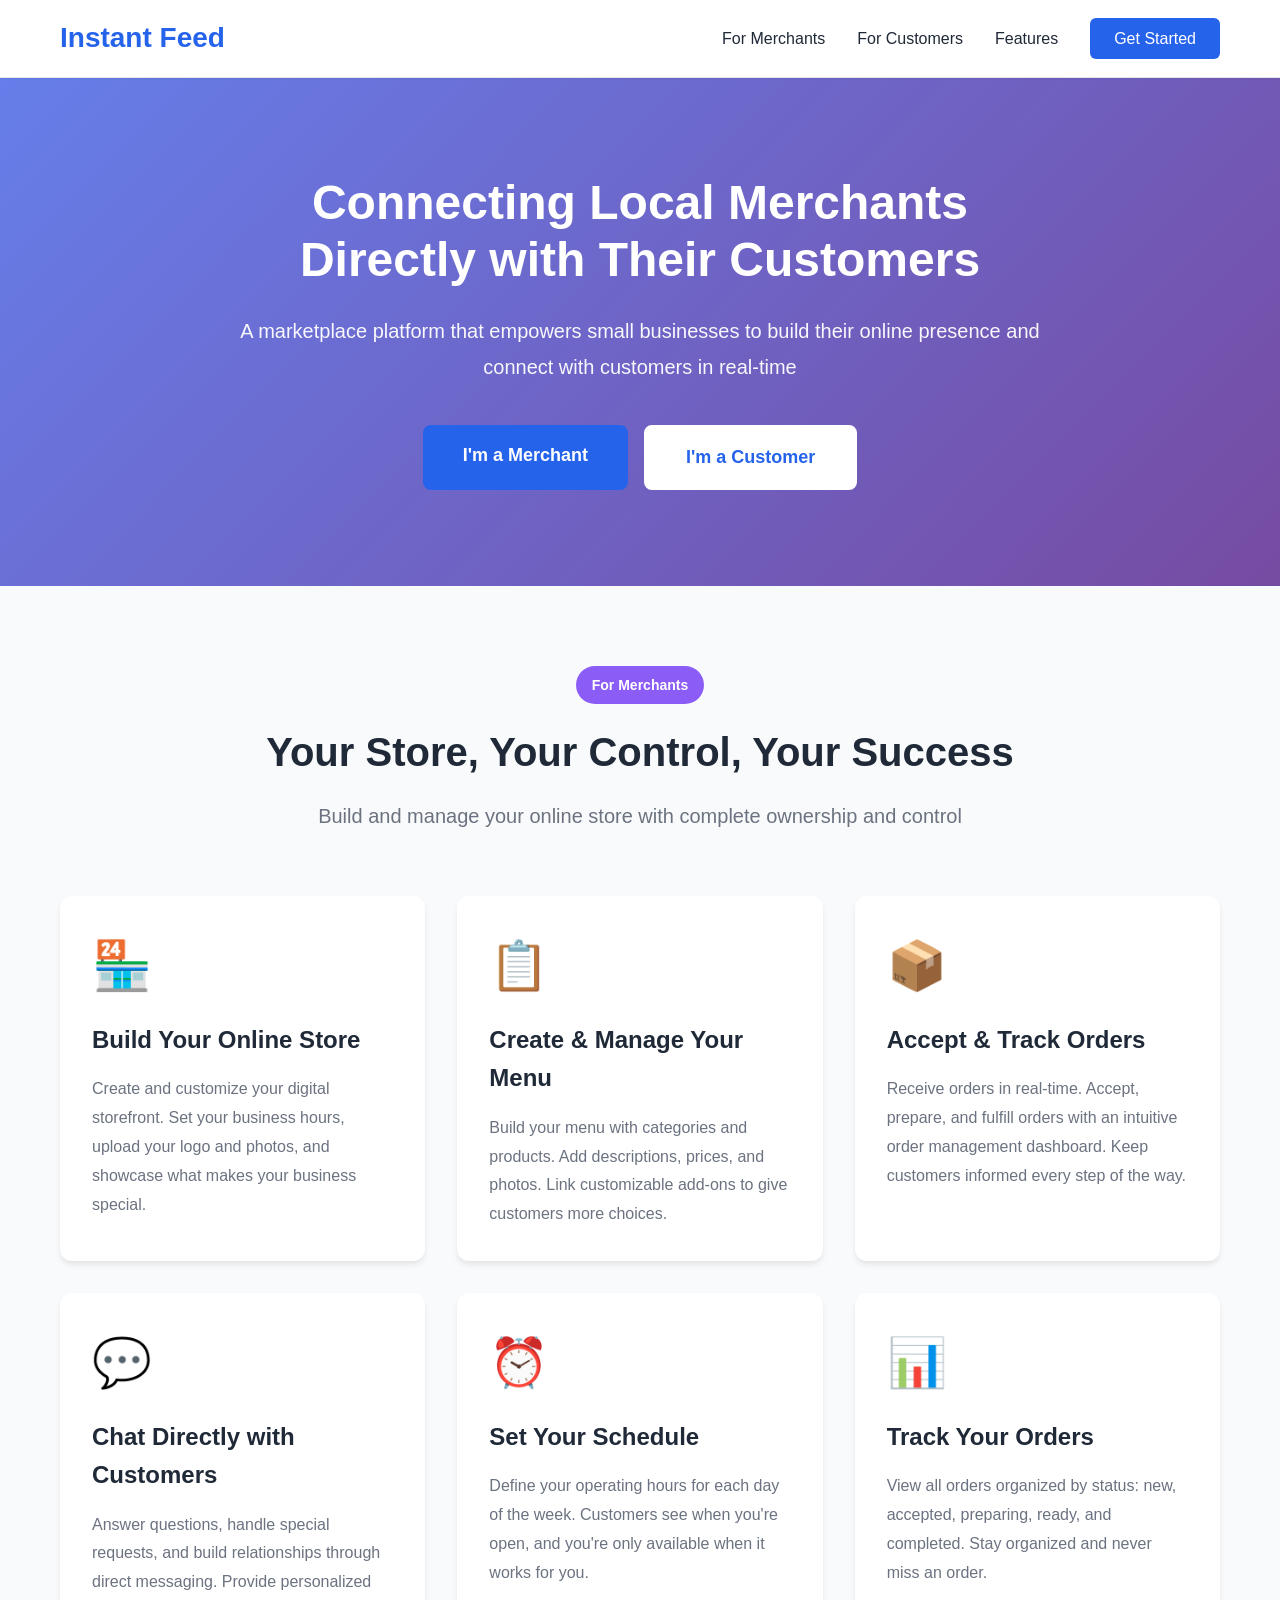
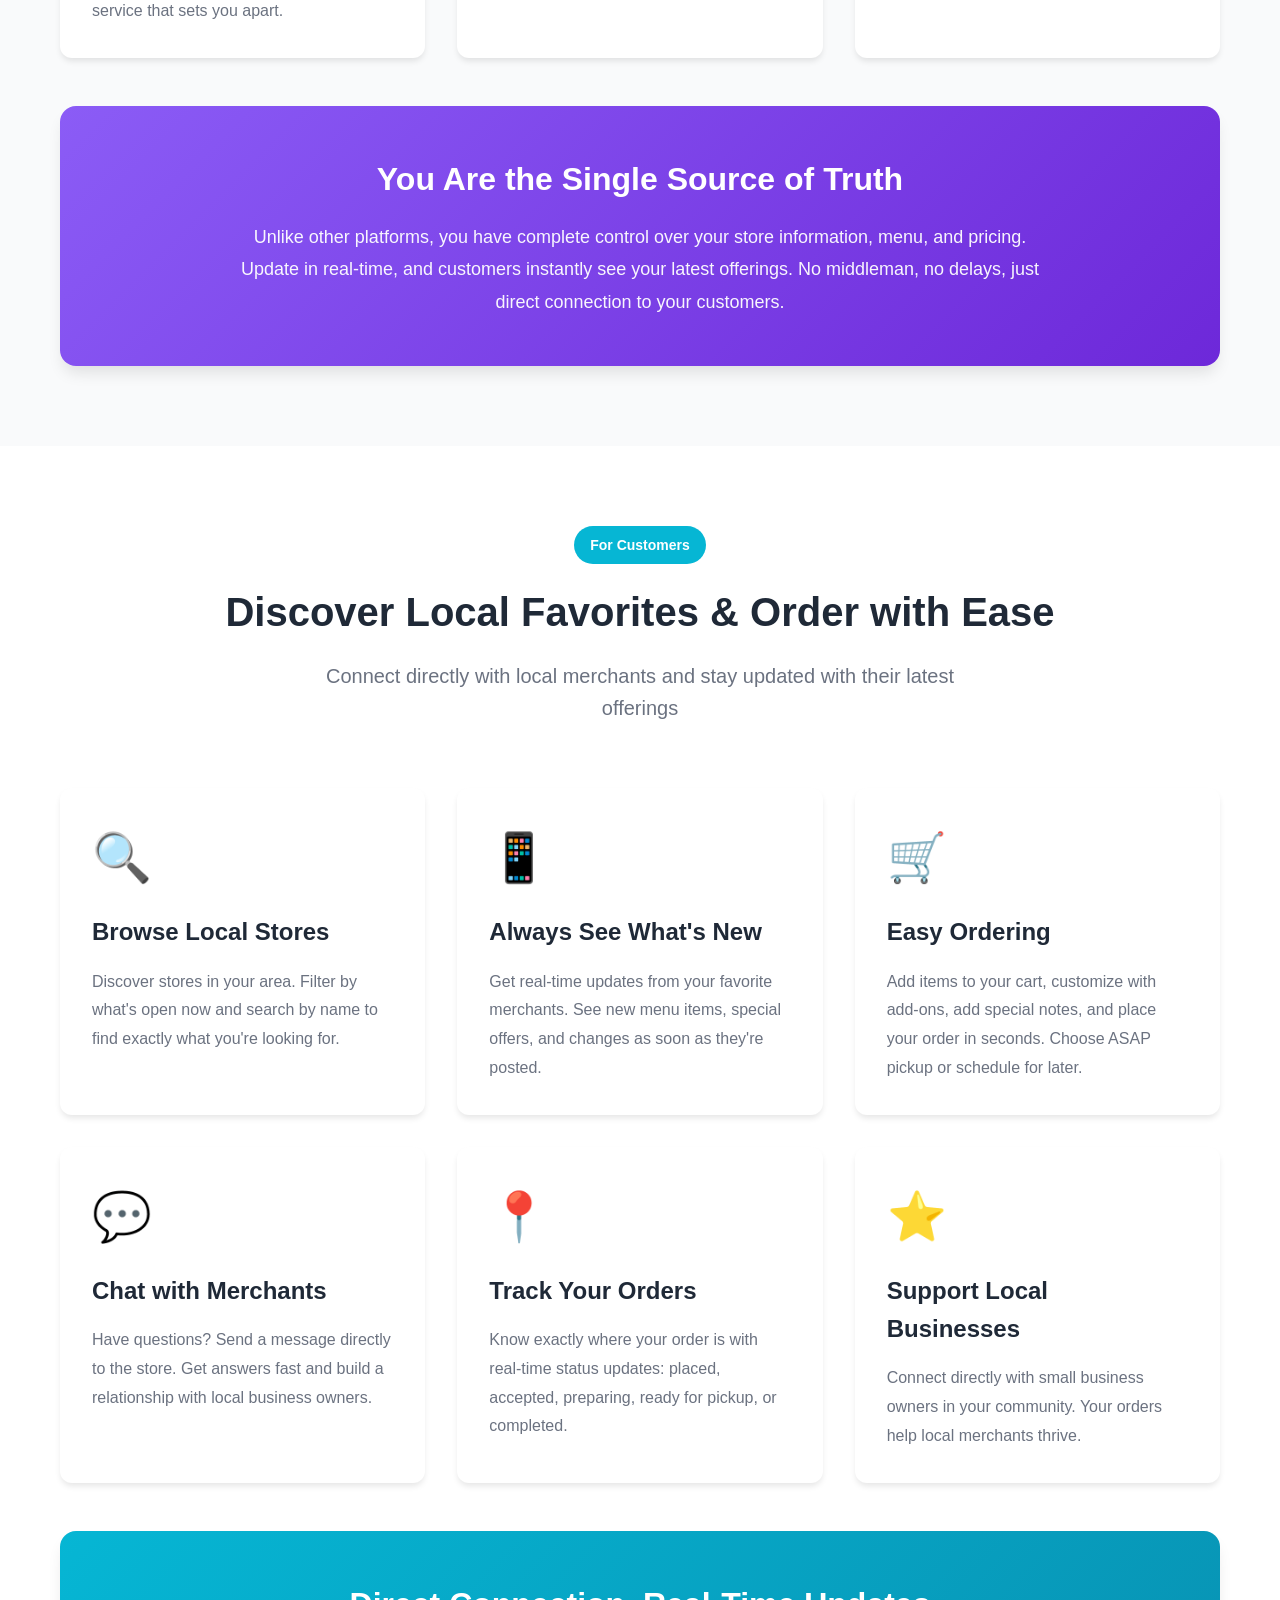
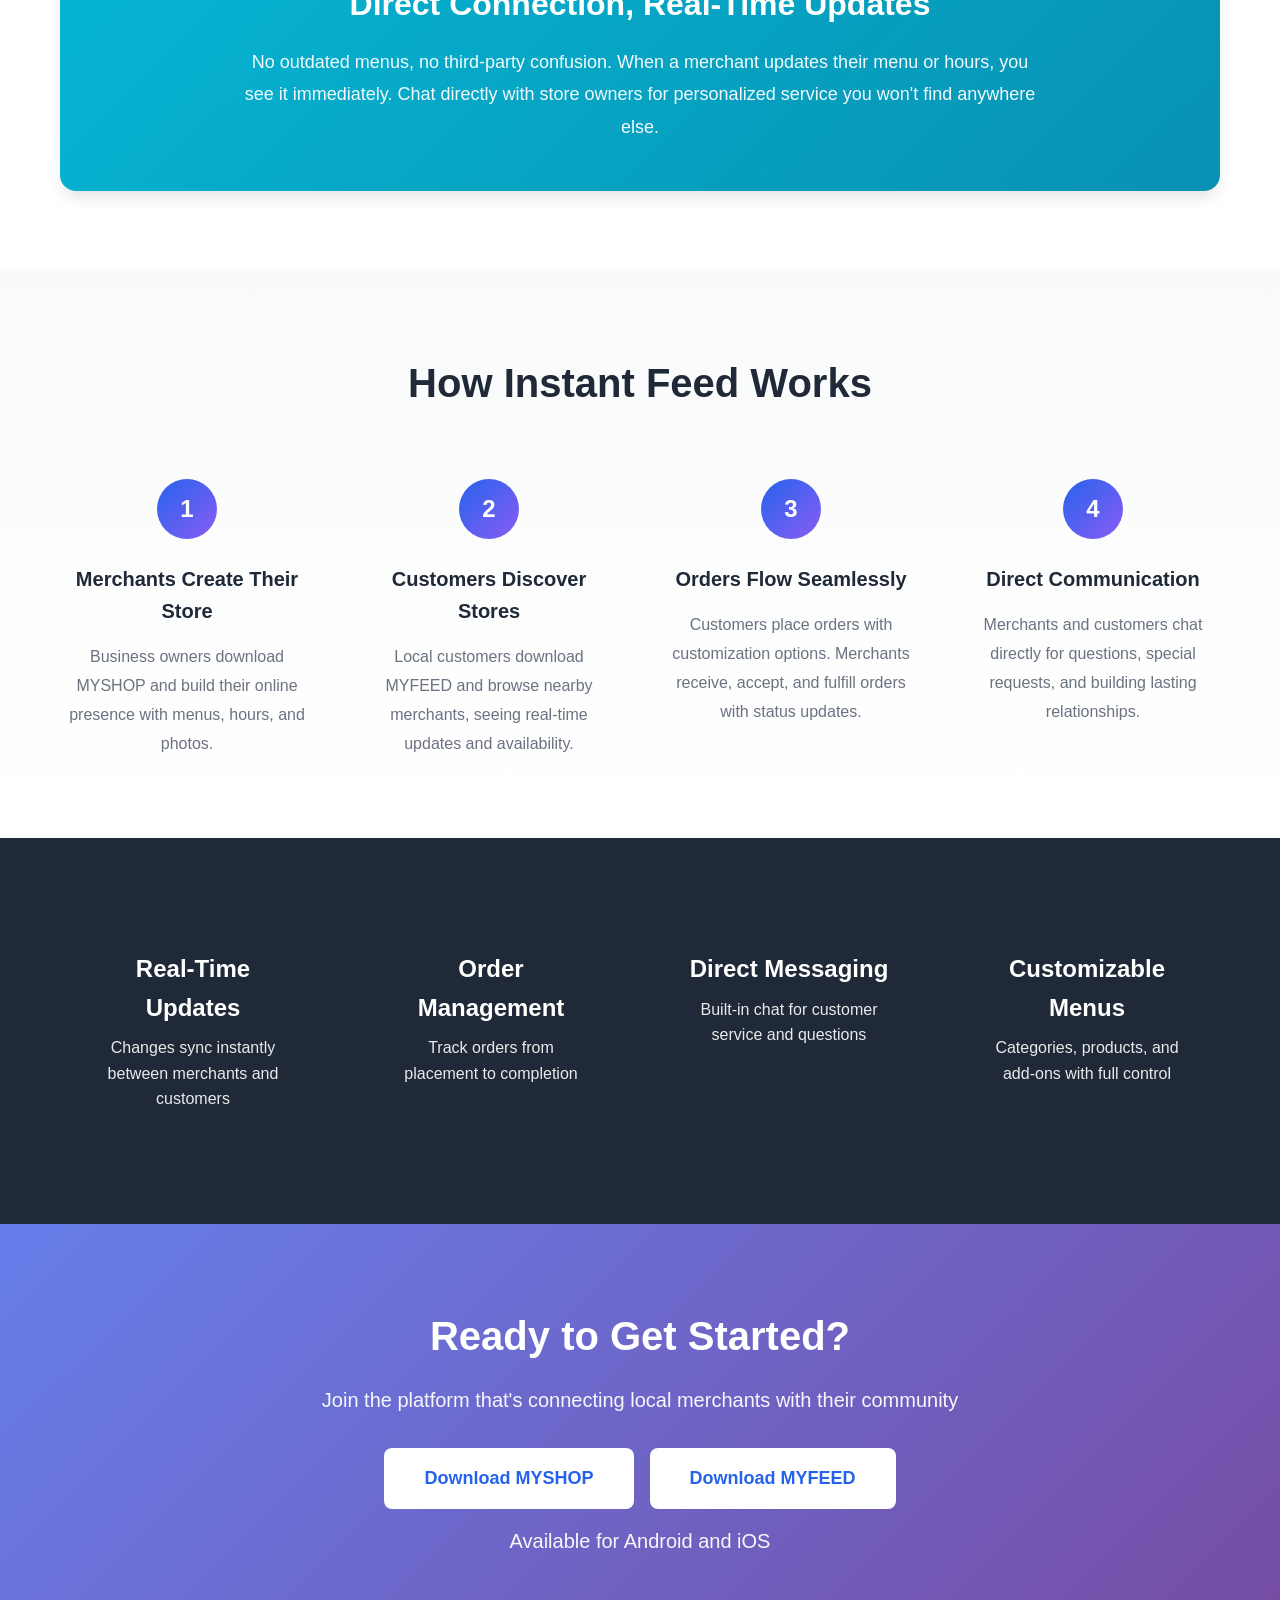
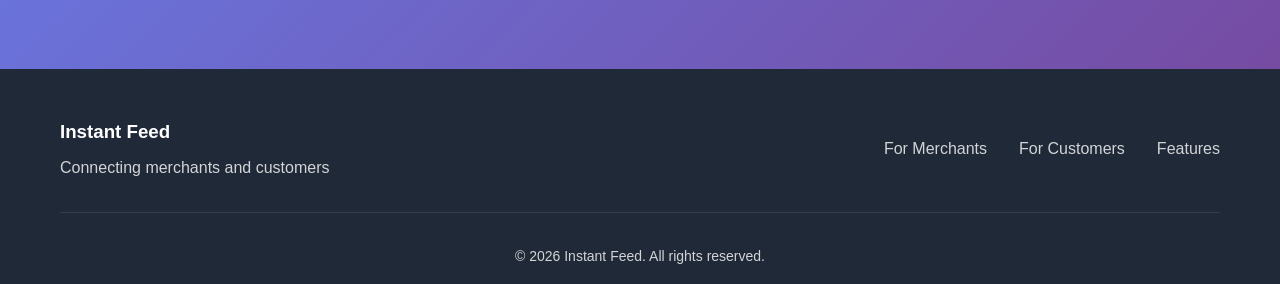
==== index.html @ 303b61b6 "Initial commit - Instant Feed landing page" ====
<!DOCTYPE html>
<html lang="en">
<head>
    <meta charset="UTF-8">
    <meta name="viewport" content="width=device-width, initial-scale=1.0">
    <meta name="description" content="Connect merchants with customers through real-time ordering and messaging">
    <title>Instant Feed - Direct Connection to Local Merchants</title>
    <link rel="stylesheet" href="style.css">
</head>
<body>
    <!-- Navigation -->
    <nav class="navbar">
        <div class="container">
            <div class="nav-brand">
                <h1>Instant Feed</h1>
            </div>
            <div class="nav-links">
                <a href="#merchants">For Merchants</a>
                <a href="#consumers">For Customers</a>
                <a href="#features">Features</a>
                <a href="#download" class="btn-primary">Get Started</a>
            </div>
        </div>
    </nav>

    <!-- Hero Section -->
    <section class="hero">
        <div class="container">
            <div class="hero-content">
                <h1 class="hero-title">Connecting Local Merchants Directly with Their Customers</h1>
                <p class="hero-subtitle">
                    A marketplace platform that empowers small businesses to build their online presence 
                    and connect with customers in real-time
                </p>
                <div class="hero-buttons">
                    <a href="#merchants" class="btn btn-primary btn-large">I'm a Merchant</a>
                    <a href="#consumers" class="btn btn-secondary btn-large">I'm a Customer</a>
                </div>
            </div>
        </div>
    </section>

    <!-- Merchants Section -->
    <section id="merchants" class="section merchants-section">
        <div class="container">
            <div class="section-header">
                <span class="section-badge">For Merchants</span>
                <h2 class="section-title">Your Store, Your Control, Your Success</h2>
                <p class="section-subtitle">
                    Build and manage your online store with complete ownership and control
                </p>
            </div>

            <div class="features-grid">
                <div class="feature-card">
                    <div class="feature-icon">🏪</div>
                    <h3>Build Your Online Store</h3>
                    <p>Create and customize your digital storefront. Set your business hours, upload your logo and photos, and showcase what makes your business special.</p>
                </div>

                <div class="feature-card">
                    <div class="feature-icon">📋</div>
                    <h3>Create & Manage Your Menu</h3>
                    <p>Build your menu with categories and products. Add descriptions, prices, and photos. Link customizable add-ons to give customers more choices.</p>
                </div>

                <div class="feature-card">
                    <div class="feature-icon">📦</div>
                    <h3>Accept & Track Orders</h3>
                    <p>Receive orders in real-time. Accept, prepare, and fulfill orders with an intuitive order management dashboard. Keep customers informed every step of the way.</p>
                </div>

                <div class="feature-card">
                    <div class="feature-icon">💬</div>
                    <h3>Chat Directly with Customers</h3>
                    <p>Answer questions, handle special requests, and build relationships through direct messaging. Provide personalized service that sets you apart.</p>
                </div>

                <div class="feature-card">
                    <div class="feature-icon">⏰</div>
                    <h3>Set Your Schedule</h3>
                    <p>Define your operating hours for each day of the week. Customers see when you're open, and you're only available when it works for you.</p>
                </div>

                <div class="feature-card">
                    <div class="feature-icon">📊</div>
                    <h3>Track Your Orders</h3>
                    <p>View all orders organized by status: new, accepted, preparing, ready, and completed. Stay organized and never miss an order.</p>
                </div>
            </div>

            <div class="value-proposition">
                <div class="value-content">
                    <h3>You Are the Single Source of Truth</h3>
                    <p>
                        Unlike other platforms, you have complete control over your store information, menu, and pricing. 
                        Update in real-time, and customers instantly see your latest offerings. No middleman, no delays, 
                        just direct connection to your customers.
                    </p>
                </div>
            </div>
        </div>
    </section>

    <!-- Consumers Section -->
    <section id="consumers" class="section consumers-section">
        <div class="container">
            <div class="section-header">
                <span class="section-badge consumer-badge">For Customers</span>
                <h2 class="section-title">Discover Local Favorites & Order with Ease</h2>
                <p class="section-subtitle">
                    Connect directly with local merchants and stay updated with their latest offerings
                </p>
            </div>

            <div class="features-grid">
                <div class="feature-card">
                    <div class="feature-icon">🔍</div>
                    <h3>Browse Local Stores</h3>
                    <p>Discover stores in your area. Filter by what's open now and search by name to find exactly what you're looking for.</p>
                </div>

                <div class="feature-card">
                    <div class="feature-icon">📱</div>
                    <h3>Always See What's New</h3>
                    <p>Get real-time updates from your favorite merchants. See new menu items, special offers, and changes as soon as they're posted.</p>
                </div>

                <div class="feature-card">
                    <div class="feature-icon">🛒</div>
                    <h3>Easy Ordering</h3>
                    <p>Add items to your cart, customize with add-ons, add special notes, and place your order in seconds. Choose ASAP pickup or schedule for later.</p>
                </div>

                <div class="feature-card">
                    <div class="feature-icon">💬</div>
                    <h3>Chat with Merchants</h3>
                    <p>Have questions? Send a message directly to the store. Get answers fast and build a relationship with local business owners.</p>
                </div>

                <div class="feature-card">
                    <div class="feature-icon">📍</div>
                    <h3>Track Your Orders</h3>
                    <p>Know exactly where your order is with real-time status updates: placed, accepted, preparing, ready for pickup, or completed.</p>
                </div>

                <div class="feature-card">
                    <div class="feature-icon">⭐</div>
                    <h3>Support Local Businesses</h3>
                    <p>Connect directly with small business owners in your community. Your orders help local merchants thrive.</p>
                </div>
            </div>

            <div class="value-proposition consumer-value">
                <div class="value-content">
                    <h3>Direct Connection, Real-Time Updates</h3>
                    <p>
                        No outdated menus, no third-party confusion. When a merchant updates their menu or hours, 
                        you see it immediately. Chat directly with store owners for personalized service you won't 
                        find anywhere else.
                    </p>
                </div>
            </div>
        </div>
    </section>

    <!-- How It Works -->
    <section id="features" class="section how-it-works">
        <div class="container">
            <div class="section-header">
                <h2 class="section-title">How Instant Feed Works</h2>
            </div>

            <div class="steps-grid">
                <div class="step">
                    <div class="step-number">1</div>
                    <h3>Merchants Create Their Store</h3>
                    <p>Business owners download MYSHOP and build their online presence with menus, hours, and photos.</p>
                </div>

                <div class="step">
                    <div class="step-number">2</div>
                    <h3>Customers Discover Stores</h3>
                    <p>Local customers download MYFEED and browse nearby merchants, seeing real-time updates and availability.</p>
                </div>

                <div class="step">
                    <div class="step-number">3</div>
                    <h3>Orders Flow Seamlessly</h3>
                    <p>Customers place orders with customization options. Merchants receive, accept, and fulfill orders with status updates.</p>
                </div>

                <div class="step">
                    <div class="step-number">4</div>
                    <h3>Direct Communication</h3>
                    <p>Merchants and customers chat directly for questions, special requests, and building lasting relationships.</p>
                </div>
            </div>
        </div>
    </section>

    <!-- Key Features Highlight -->
    <section class="section highlights">
        <div class="container">
            <div class="highlights-grid">
                <div class="highlight">
                    <h3>Real-Time Updates</h3>
                    <p>Changes sync instantly between merchants and customers</p>
                </div>
                <div class="highlight">
                    <h3>Order Management</h3>
                    <p>Track orders from placement to completion</p>
                </div>
                <div class="highlight">
                    <h3>Direct Messaging</h3>
                    <p>Built-in chat for customer service and questions</p>
                </div>
                <div class="highlight">
                    <h3>Customizable Menus</h3>
                    <p>Categories, products, and add-ons with full control</p>
                </div>
            </div>
        </div>
    </section>

    <!-- Download CTA -->
    <section id="download" class="section cta-section">
        <div class="container">
            <div class="cta-content">
                <h2>Ready to Get Started?</h2>
                <p>Join the platform that's connecting local merchants with their community</p>
                <div class="cta-buttons">
                    <a href="#" class="btn btn-light btn-large">Download MYSHOP</a>
                    <a href="#" class="btn btn-light btn-large">Download MYFEED</a>
                </div>
                <p class="cta-note">Available for Android and iOS</p>
            </div>
        </div>
    </section>

    <!-- Footer -->
    <footer class="footer">
        <div class="container">
            <div class="footer-content">
                <div class="footer-brand">
                    <h3>Instant Feed</h3>
                    <p>Connecting merchants and customers</p>
                </div>
                <div class="footer-links">
                    <a href="#merchants">For Merchants</a>
                    <a href="#consumers">For Customers</a>
                    <a href="#features">Features</a>
                </div>
            </div>
            <div class="footer-bottom">
                <p>&copy; 2026 Instant Feed. All rights reserved.</p>
            </div>
        </div>
    </footer>

    <script src="script.js"></script>
</body>
</html>
---- style.css ----
/* Reset and Base Styles */
* {
    margin: 0;
    padding: 0;
    box-sizing: border-box;
}

:root {
    --primary-color: #2563eb;
    --primary-dark: #1e40af;
    --secondary-color: #10b981;
    --text-dark: #1f2937;
    --text-gray: #6b7280;
    --text-light: #9ca3af;
    --bg-light: #f9fafb;
    --bg-white: #ffffff;
    --border-color: #e5e7eb;
    --merchant-accent: #8b5cf6;
    --consumer-accent: #06b6d4;
    --shadow-sm: 0 1px 2px 0 rgba(0, 0, 0, 0.05);
    --shadow-md: 0 4px 6px -1px rgba(0, 0, 0, 0.1);
    --shadow-lg: 0 10px 15px -3px rgba(0, 0, 0, 0.1);
    --shadow-xl: 0 20px 25px -5px rgba(0, 0, 0, 0.1);
}

body {
    font-family: -apple-system, BlinkMacSystemFont, 'Segoe UI', Roboto, 'Helvetica Neue', Arial, sans-serif;
    line-height: 1.6;
    color: var(--text-dark);
    background-color: var(--bg-white);
}

.container {
    max-width: 1200px;
    margin: 0 auto;
    padding: 0 20px;
}

/* Navigation */
.navbar {
    background: var(--bg-white);
    border-bottom: 1px solid var(--border-color);
    padding: 1rem 0;
    position: sticky;
    top: 0;
    z-index: 100;
    box-shadow: var(--shadow-sm);
}

.navbar .container {
    display: flex;
    justify-content: space-between;
    align-items: center;
}

.nav-brand h1 {
    color: var(--primary-color);
    font-size: 1.75rem;
    font-weight: 700;
}

.nav-links {
    display: flex;
    gap: 2rem;
    align-items: center;
}

.nav-links a {
    text-decoration: none;
    color: var(--text-dark);
    font-weight: 500;
    transition: color 0.3s;
}

.nav-links a:hover {
    color: var(--primary-color);
}

.nav-links .btn-primary {
    color: var(--bg-white);
    padding: 0.5rem 1.5rem;
    border-radius: 6px;
}

/* Hero Section */
.hero {
    background: linear-gradient(135deg, #667eea 0%, #764ba2 100%);
    color: var(--bg-white);
    padding: 6rem 0;
    text-align: center;
}

.hero-content {
    max-width: 800px;
    margin: 0 auto;
}

.hero-title {
    font-size: 3rem;
    font-weight: 800;
    margin-bottom: 1.5rem;
    line-height: 1.2;
}

.hero-subtitle {
    font-size: 1.25rem;
    margin-bottom: 2.5rem;
    opacity: 0.95;
    line-height: 1.8;
}

.hero-buttons {
    display: flex;
    gap: 1rem;
    justify-content: center;
    flex-wrap: wrap;
}

/* Buttons */
.btn {
    display: inline-block;
    padding: 0.75rem 2rem;
    border-radius: 8px;
    text-decoration: none;
    font-weight: 600;
    transition: all 0.3s;
    cursor: pointer;
    border: none;
    font-size: 1rem;
}

.btn-large {
    padding: 1rem 2.5rem;
    font-size: 1.125rem;
}

.btn-primary {
    background-color: var(--primary-color);
    color: var(--bg-white);
}

.btn-primary:hover {
    background-color: var(--primary-dark);
    transform: translateY(-2px);
    box-shadow: var(--shadow-lg);
}

.btn-secondary {
    background-color: var(--bg-white);
    color: var(--primary-color);
    border: 2px solid var(--bg-white);
}

.btn-secondary:hover {
    background-color: transparent;
    color: var(--bg-white);
    transform: translateY(-2px);
}

.btn-light {
    background-color: var(--bg-white);
    color: var(--primary-color);
}

.btn-light:hover {
    background-color: var(--bg-light);
    transform: translateY(-2px);
}

/* Sections */
.section {
    padding: 5rem 0;
}

.section-header {
    text-align: center;
    margin-bottom: 4rem;
}

.section-badge {
    display: inline-block;
    padding: 0.5rem 1rem;
    background-color: var(--merchant-accent);
    color: var(--bg-white);
    border-radius: 20px;
    font-size: 0.875rem;
    font-weight: 600;
    margin-bottom: 1rem;
}

.consumer-badge {
    background-color: var(--consumer-accent);
}

.section-title {
    font-size: 2.5rem;
    font-weight: 800;
    margin-bottom: 1rem;
    color: var(--text-dark);
}

.section-subtitle {
    font-size: 1.25rem;
    color: var(--text-gray);
    max-width: 700px;
    margin: 0 auto;
}

/* Merchants Section */
.merchants-section {
    background-color: var(--bg-light);
}

/* Features Grid */
.features-grid {
    display: grid;
    grid-template-columns: repeat(auto-fit, minmax(320px, 1fr));
    gap: 2rem;
    margin-bottom: 3rem;
}

.feature-card {
    background: var(--bg-white);
    padding: 2rem;
    border-radius: 12px;
    box-shadow: var(--shadow-md);
    transition: all 0.3s;
}

.feature-card:hover {
    transform: translateY(-5px);
    box-shadow: var(--shadow-xl);
}

.feature-icon {
    font-size: 3rem;
    margin-bottom: 1rem;
}

.feature-card h3 {
    font-size: 1.5rem;
    margin-bottom: 1rem;
    color: var(--text-dark);
}

.feature-card p {
    color: var(--text-gray);
    line-height: 1.8;
}

/* Value Proposition */
.value-proposition {
    background: linear-gradient(135deg, var(--merchant-accent) 0%, #6d28d9 100%);
    color: var(--bg-white);
    padding: 3rem;
    border-radius: 16px;
    text-align: center;
    box-shadow: var(--shadow-lg);
}

.consumer-value {
    background: linear-gradient(135deg, var(--consumer-accent) 0%, #0891b2 100%);
}

.value-content h3 {
    font-size: 2rem;
    margin-bottom: 1rem;
}

.value-content p {
    font-size: 1.125rem;
    line-height: 1.8;
    max-width: 800px;
    margin: 0 auto;
    opacity: 0.95;
}

/* Consumers Section */
.consumers-section {
    background-color: var(--bg-white);
}

/* How It Works */
.how-it-works {
    background: linear-gradient(180deg, var(--bg-light) 0%, var(--bg-white) 100%);
}

.steps-grid {
    display: grid;
    grid-template-columns: repeat(auto-fit, minmax(250px, 1fr));
    gap: 3rem;
    margin-top: 3rem;
}

.step {
    text-align: center;
}

.step-number {
    width: 60px;
    height: 60px;
    background: linear-gradient(135deg, var(--primary-color) 0%, var(--merchant-accent) 100%);
    color: var(--bg-white);
    border-radius: 50%;
    display: flex;
    align-items: center;
    justify-content: center;
    font-size: 1.5rem;
    font-weight: 700;
    margin: 0 auto 1.5rem;
}

.step h3 {
    font-size: 1.25rem;
    margin-bottom: 1rem;
    color: var(--text-dark);
}

.step p {
    color: var(--text-gray);
    line-height: 1.8;
}

/* Highlights */
.highlights {
    background-color: var(--text-dark);
    color: var(--bg-white);
}

.highlights-grid {
    display: grid;
    grid-template-columns: repeat(auto-fit, minmax(250px, 1fr));
    gap: 2rem;
}

.highlight {
    text-align: center;
    padding: 2rem;
}

.highlight h3 {
    font-size: 1.5rem;
    margin-bottom: 0.5rem;
}

.highlight p {
    opacity: 0.9;
}

/* CTA Section */
.cta-section {
    background: linear-gradient(135deg, #667eea 0%, #764ba2 100%);
    color: var(--bg-white);
    text-align: center;
}

.cta-content h2 {
    font-size: 2.5rem;
    margin-bottom: 1rem;
}

.cta-content > p {
    font-size: 1.25rem;
    margin-bottom: 2rem;
    opacity: 0.95;
}

.cta-buttons {
    display: flex;
    gap: 1rem;
    justify-content: center;
    margin-bottom: 1rem;
    flex-wrap: wrap;
}

.cta-note {
    font-size: 0.875rem;
    opacity: 0.8;
}

/* Footer */
.footer {
    background-color: var(--text-dark);
    color: var(--bg-white);
    padding: 3rem 0 1rem;
}

.footer-content {
    display: flex;
    justify-content: space-between;
    align-items: center;
    margin-bottom: 2rem;
    flex-wrap: wrap;
    gap: 2rem;
}

.footer-brand h3 {
    margin-bottom: 0.5rem;
}

.footer-brand p {
    opacity: 0.8;
}

.footer-links {
    display: flex;
    gap: 2rem;
    flex-wrap: wrap;
}

.footer-links a {
    color: var(--bg-white);
    text-decoration: none;
    opacity: 0.8;
    transition: opacity 0.3s;
}

.footer-links a:hover {
    opacity: 1;
}

.footer-bottom {
    text-align: center;
    padding-top: 2rem;
    border-top: 1px solid rgba(255, 255, 255, 0.1);
}

.footer-bottom p {
    opacity: 0.8;
    font-size: 0.875rem;
}

/* Responsive Design */
@media (max-width: 768px) {
    .nav-links {
        gap: 1rem;
        flex-wrap: wrap;
        justify-content: center;
    }

    .hero-title {
        font-size: 2rem;
    }

    .hero-subtitle {
        font-size: 1.125rem;
    }

    .section-title {
        font-size: 2rem;
    }

    .features-grid {
        grid-template-columns: 1fr;
    }

    .steps-grid {
        grid-template-columns: 1fr;
    }

    .highlights-grid {
        grid-template-columns: 1fr;
    }

    .footer-content {
        flex-direction: column;
        text-align: center;
    }

    .footer-links {
        justify-content: center;
    }
}

@media (max-width: 480px) {
    .navbar {
        padding: 0.75rem 0;
    }

    .nav-brand h1 {
        font-size: 1.5rem;
    }

    .nav-links {
        font-size: 0.875rem;
    }

    .hero {
        padding: 4rem 0;
    }

    .hero-title {
        font-size: 1.75rem;
    }

    .section {
        padding: 3rem 0;
    }

    .btn-large {
        padding: 0.875rem 1.75rem;
        font-size: 1rem;
    }
}

/* Smooth Scrolling */
html {
    scroll-behavior: smooth;
}

/* Animations */
@keyframes fadeIn {
    from {
        opacity: 0;
        transform: translateY(20px);
    }
    to {
        opacity: 1;
        transform: translateY(0);
    }
}

.feature-card,
.step,
.highlight {
    animation: fadeIn 0.6s ease-out;
}
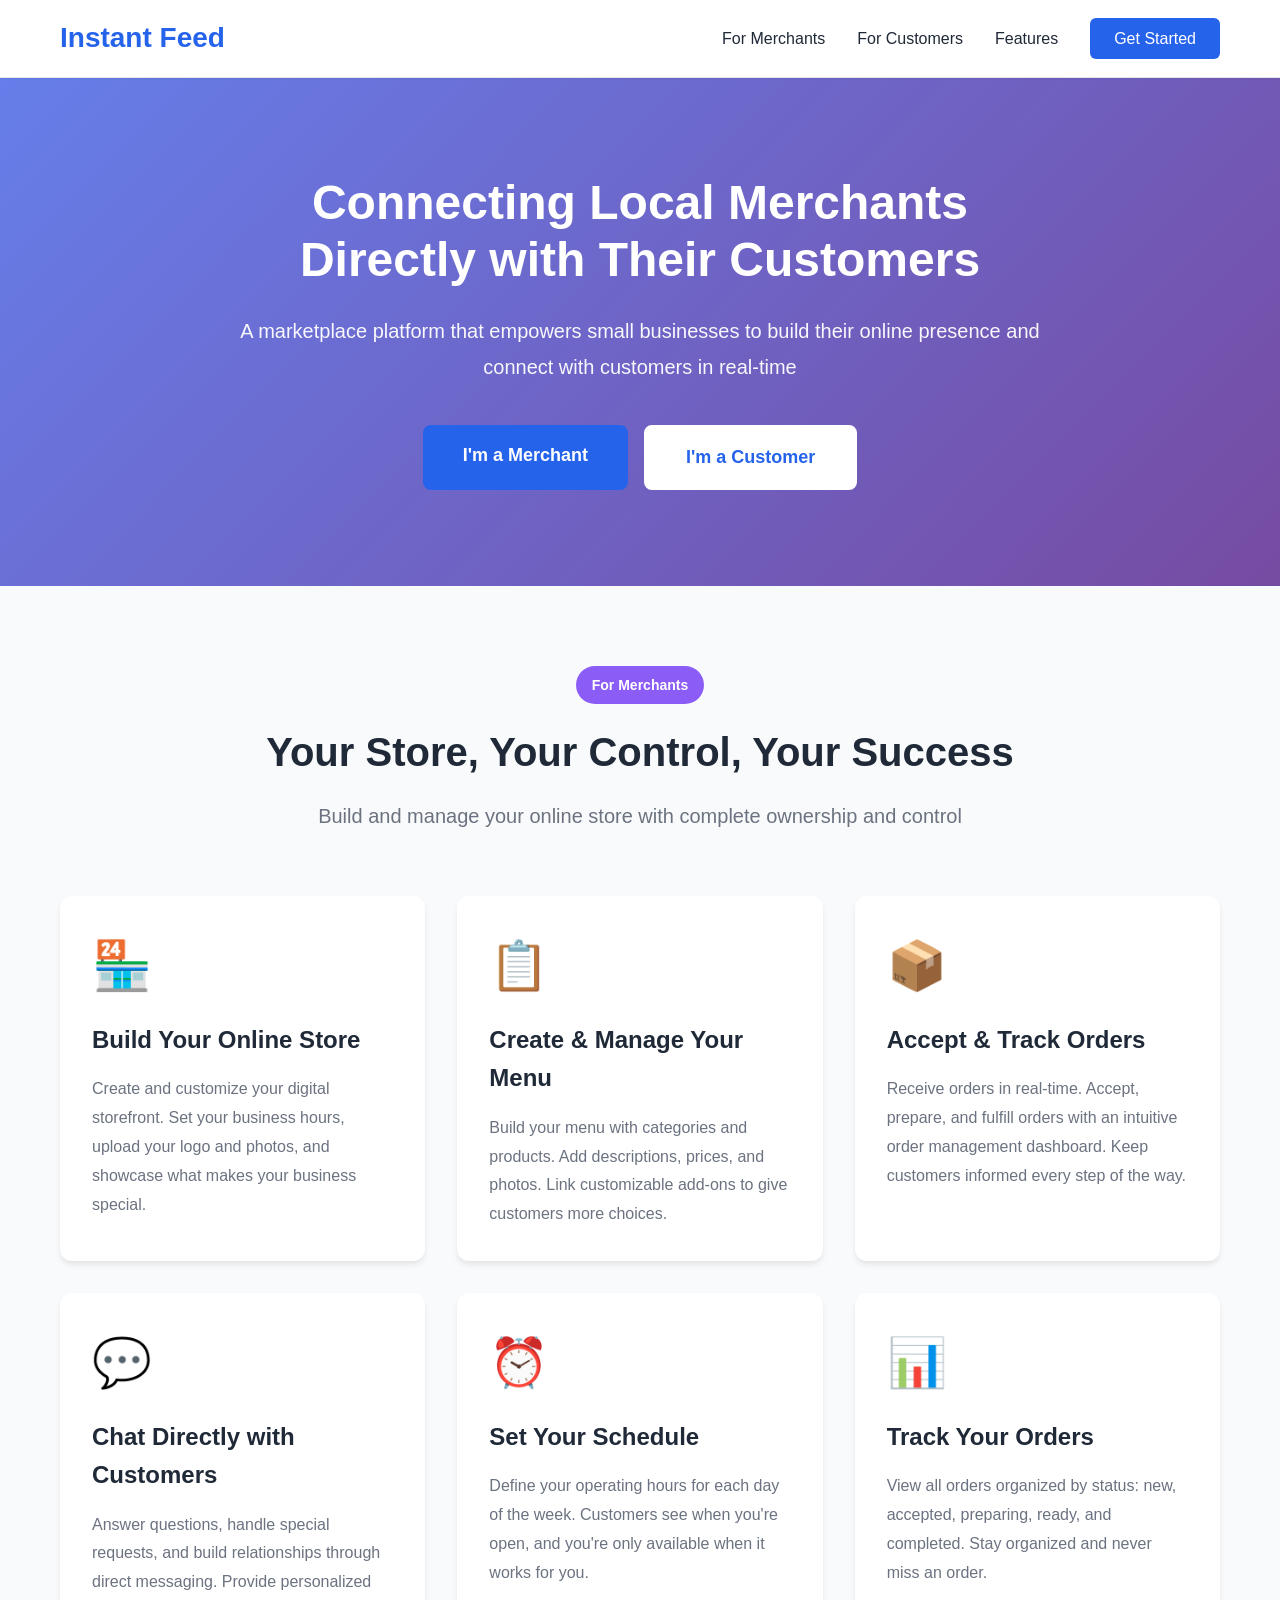
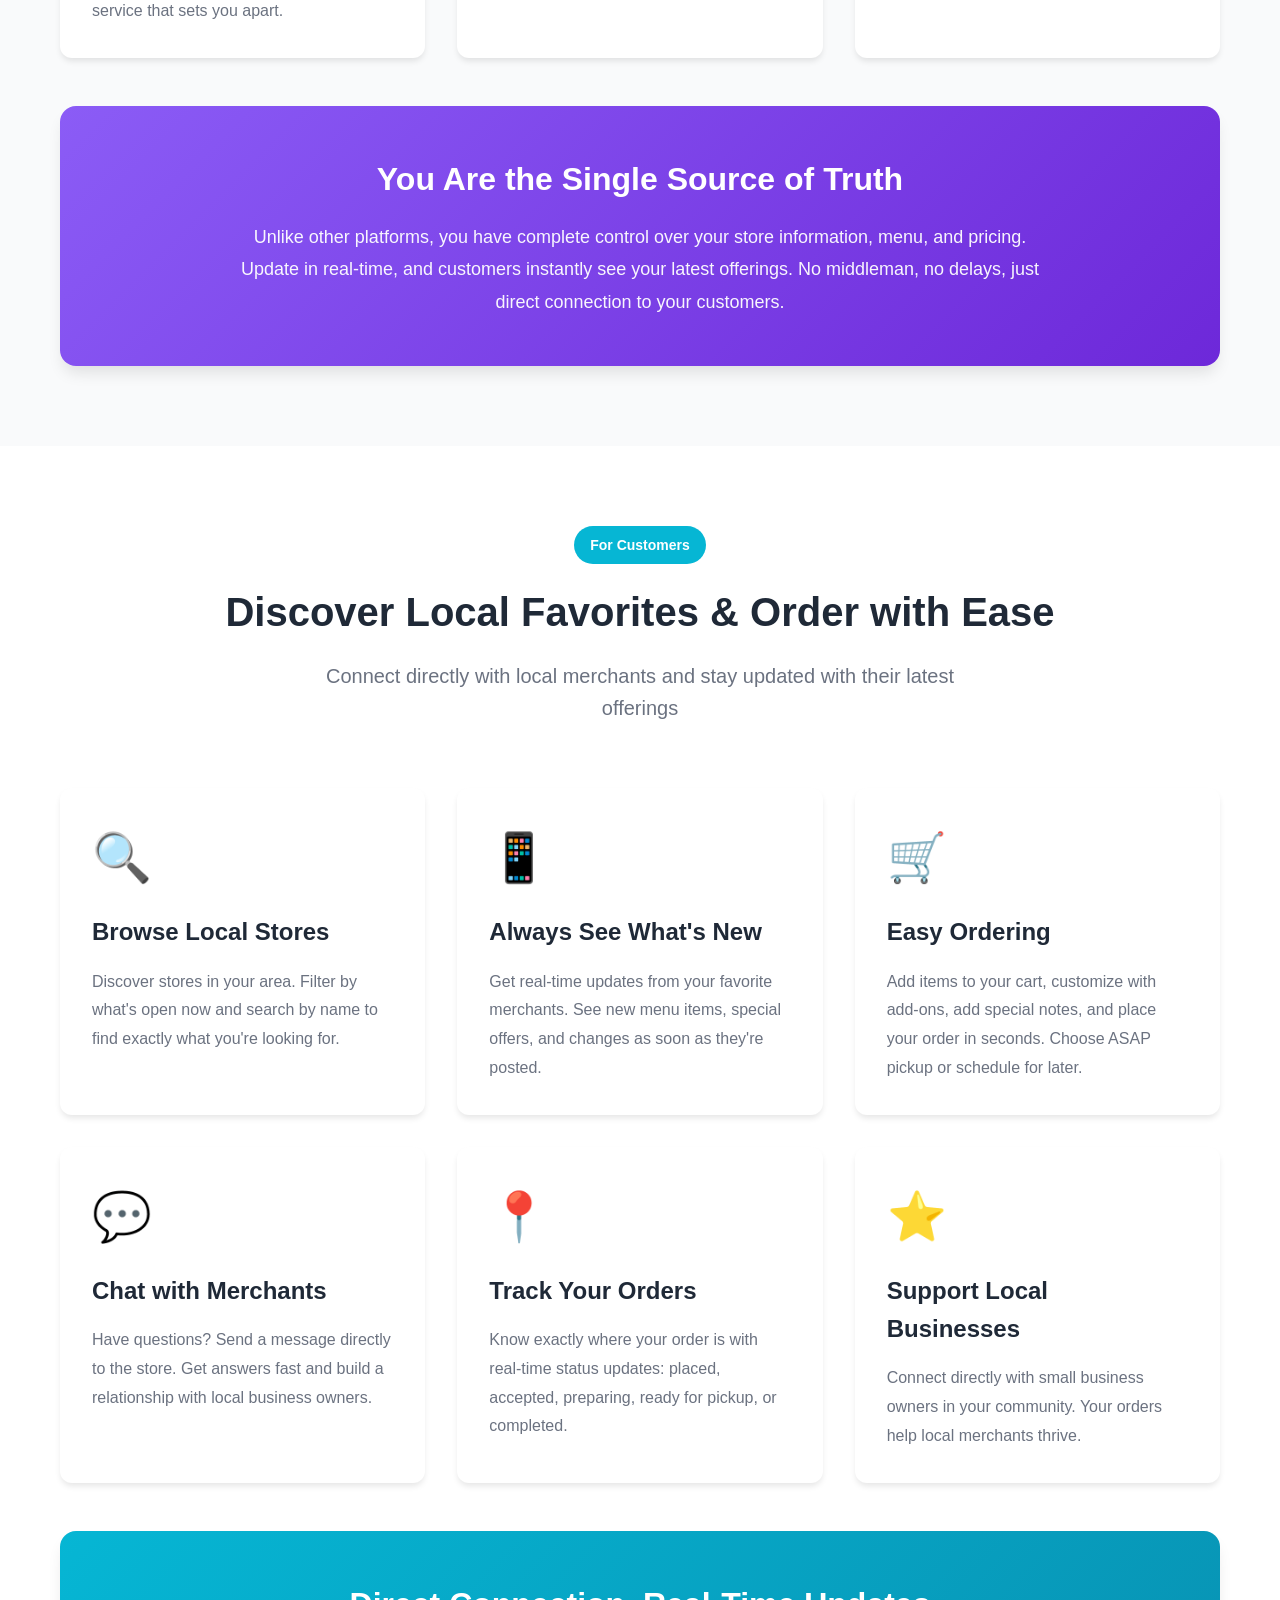
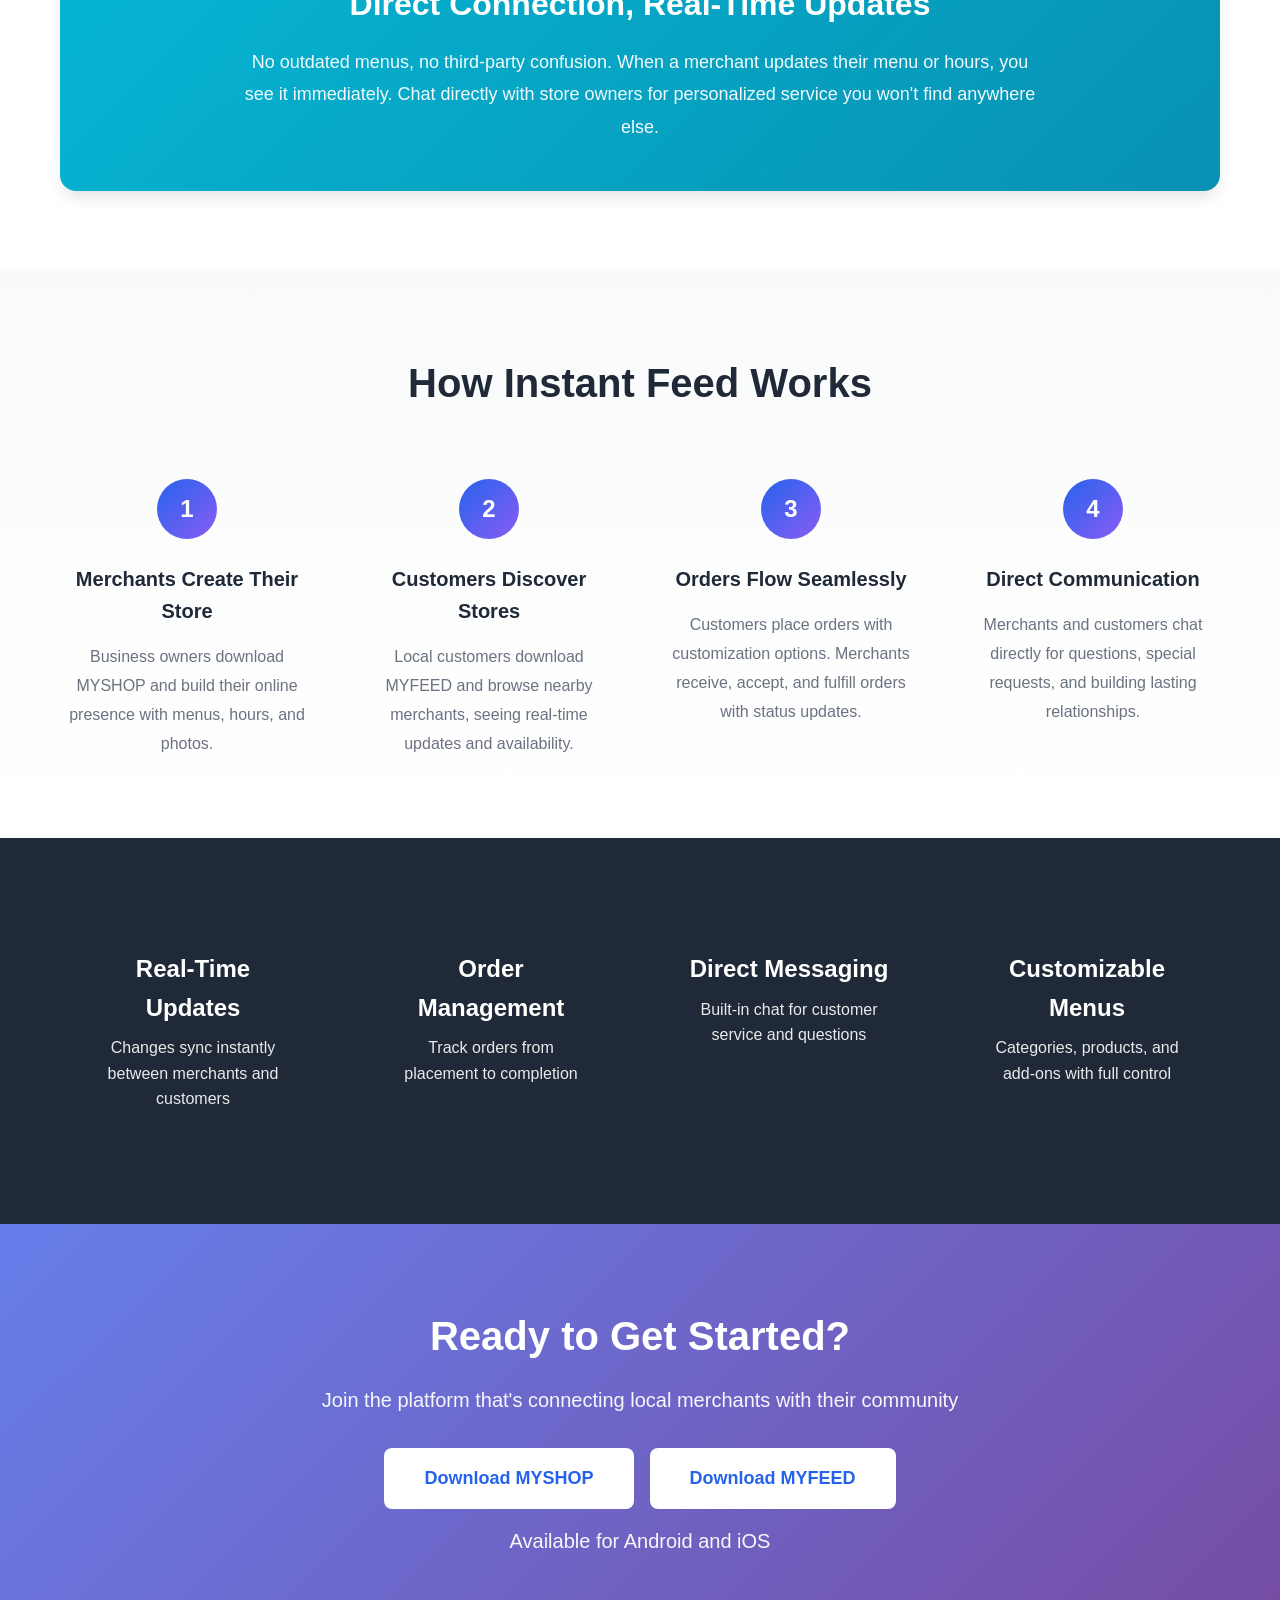
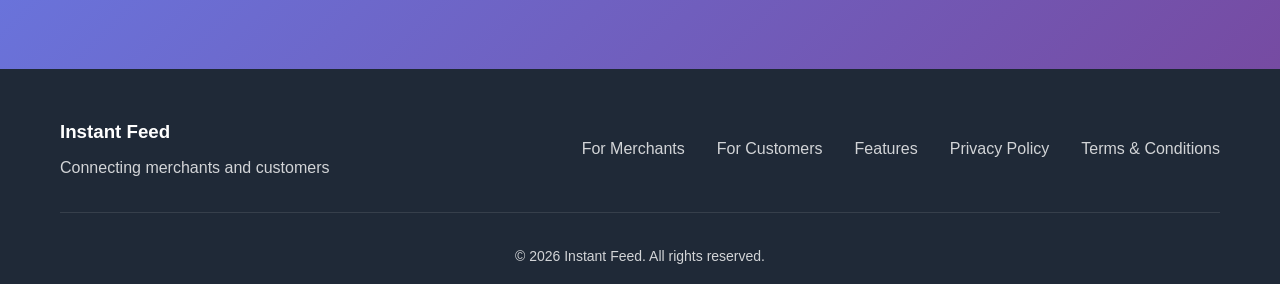
==== commit 3d72eca3: "Add legal documents: Privacy Policy and Terms & Conditions with dedicated pages and footer links" ====
--- a/index.html
+++ b/index.html
@@ -250,6 +250,8 @@
                     <a href="#merchants">For Merchants</a>
                     <a href="#consumers">For Customers</a>
                     <a href="#features">Features</a>
+                    <a href="privacy.html">Privacy Policy</a>
+                    <a href="terms.html">Terms & Conditions</a>
                 </div>
             </div>
             <div class="footer-bottom">
